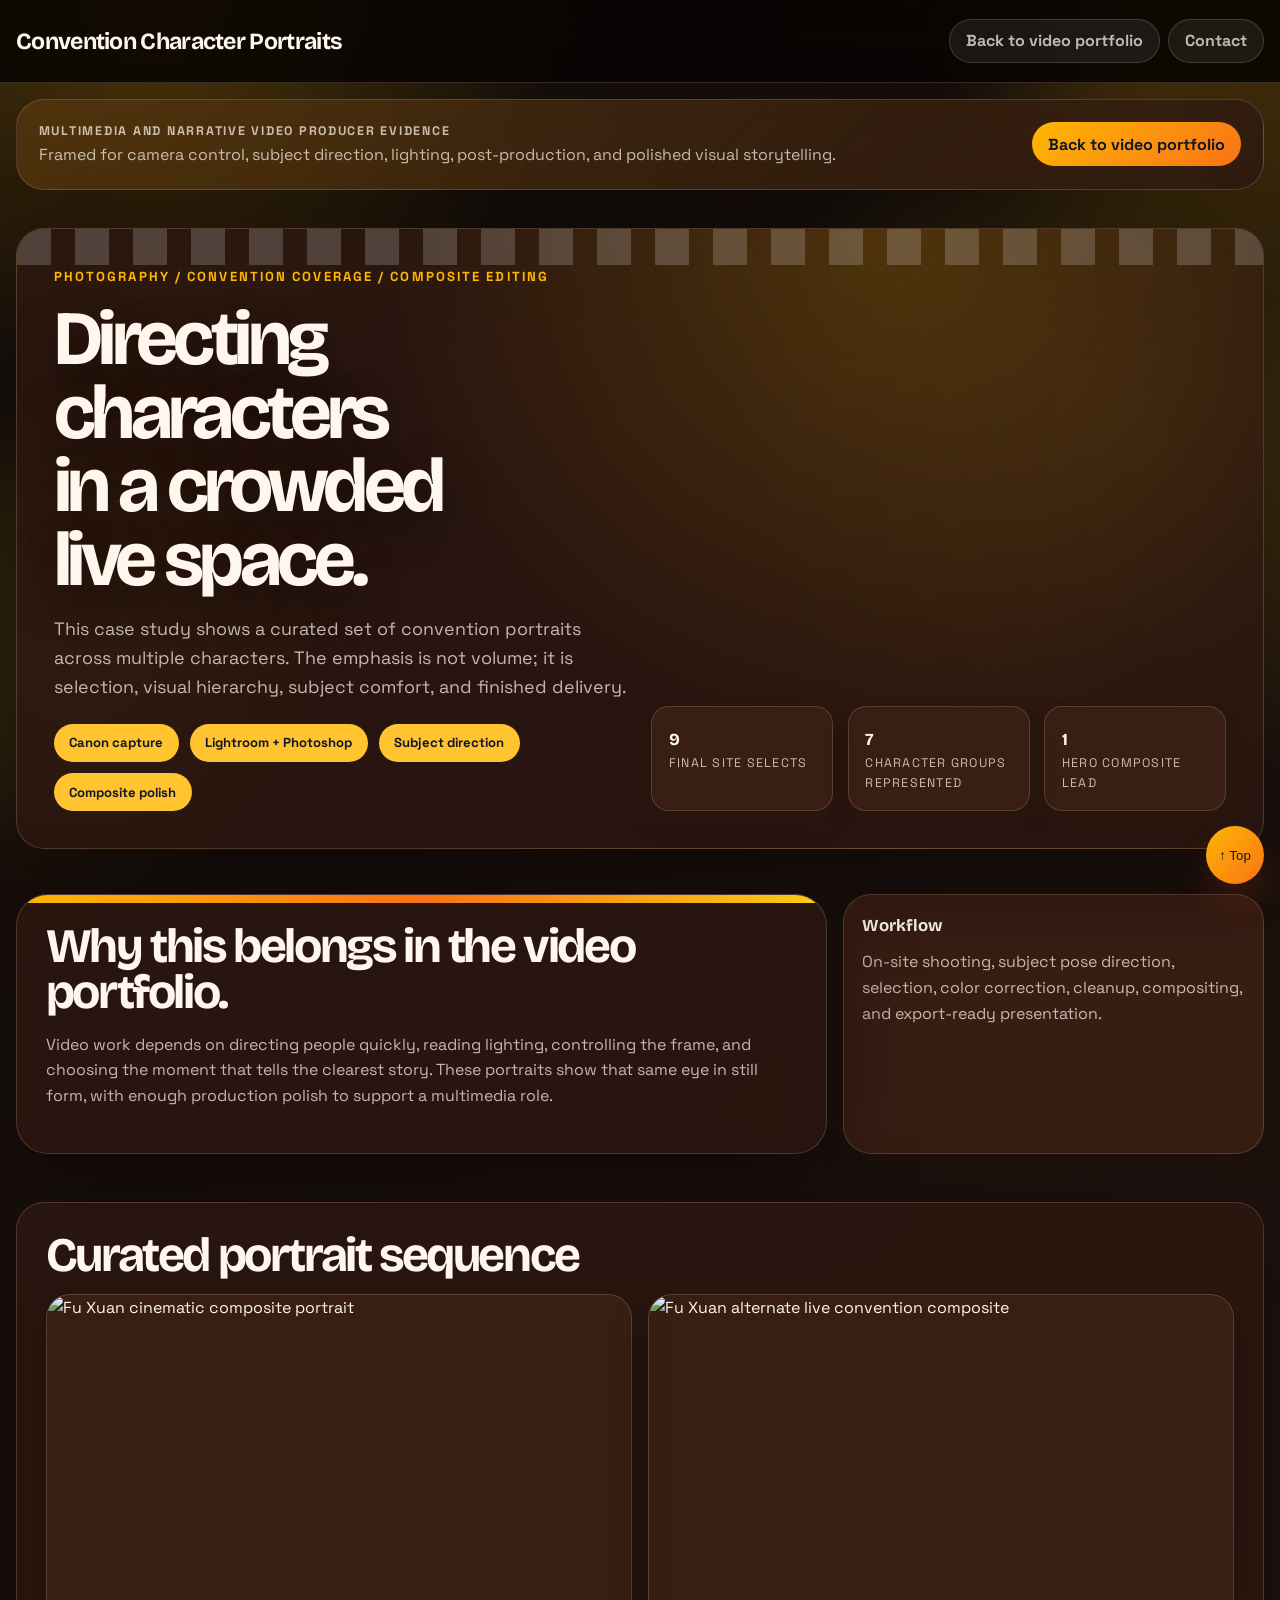
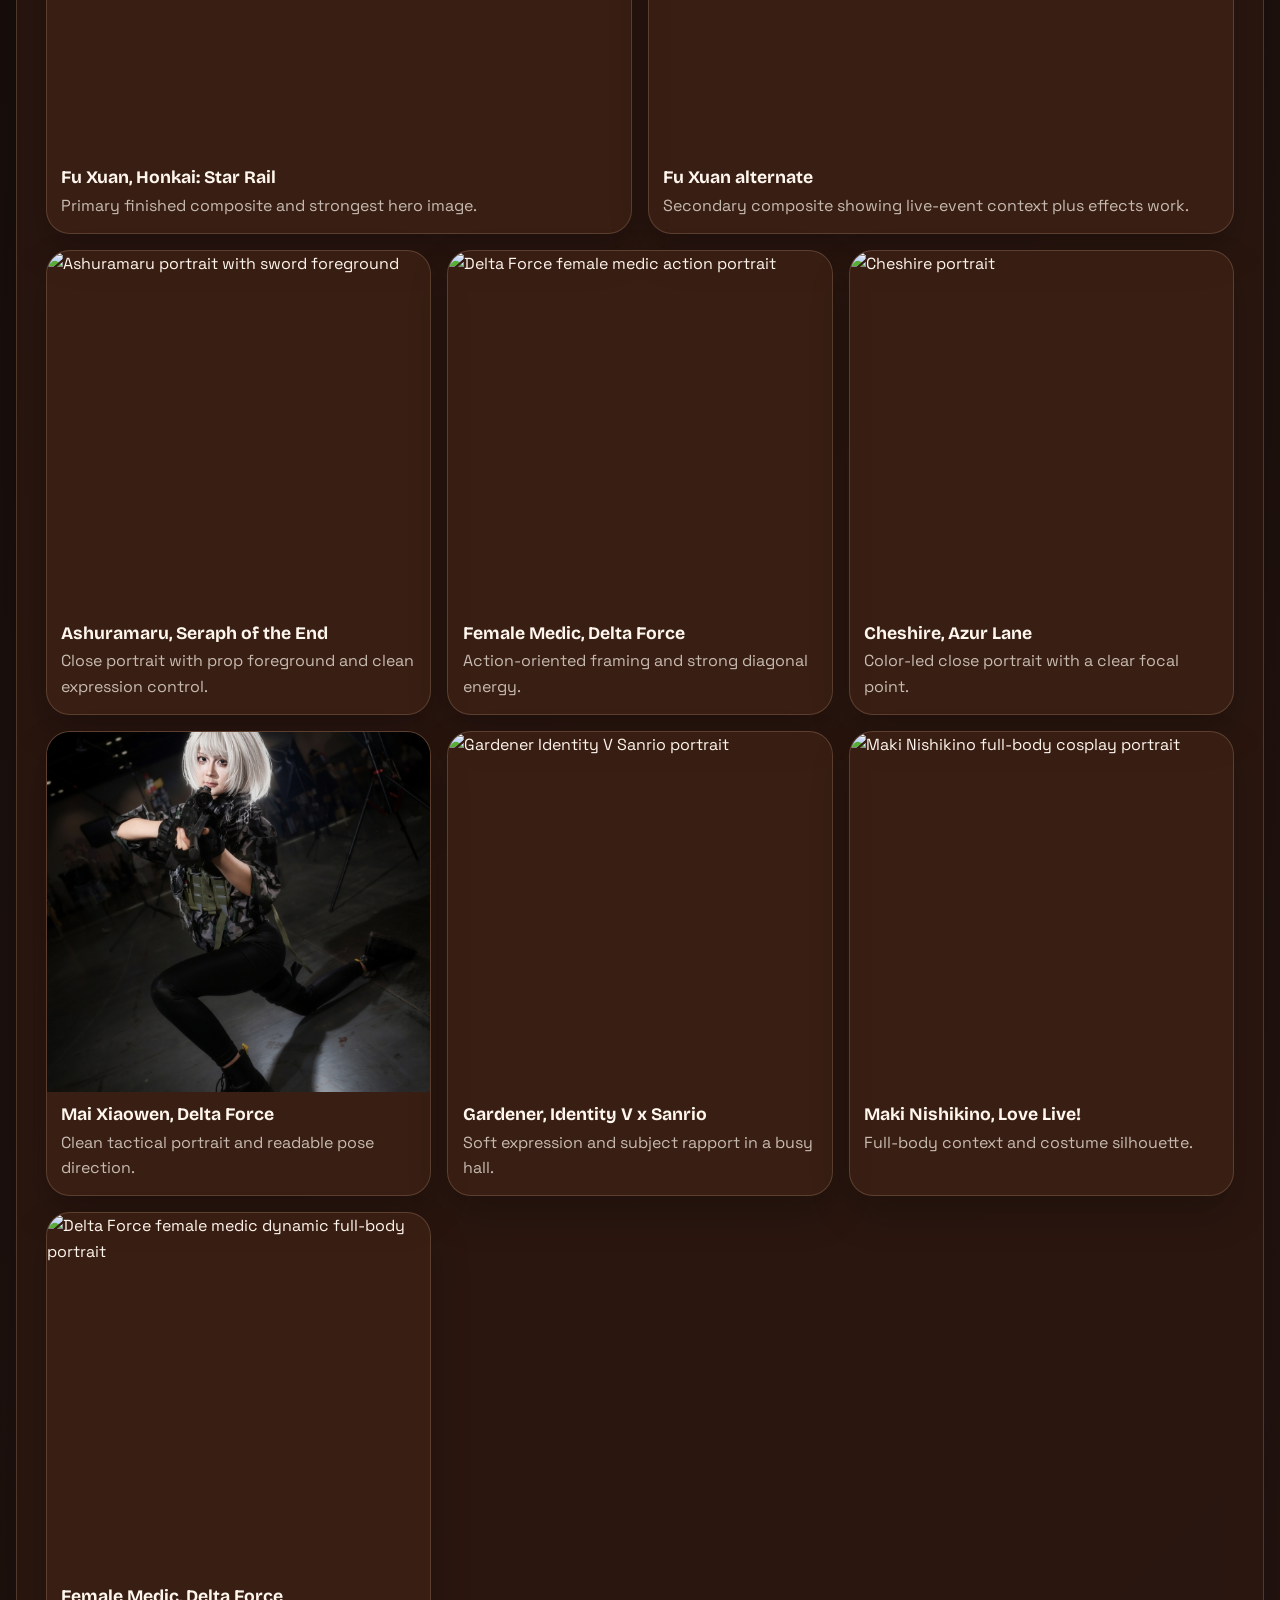
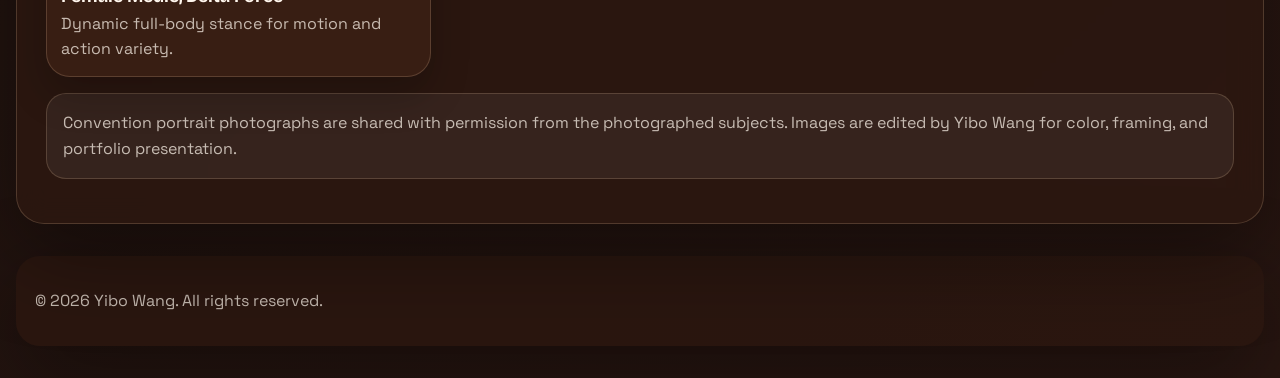
==== projects/convention-portraits.html @ fc958368 "Add convention portrait case study" ====
<!DOCTYPE html>
<html lang="en">
<head>
    <meta charset="UTF-8">
    <meta name="viewport" content="width=device-width, initial-scale=1.0">
    <title>Convention Character Portraits - Details</title>
    <link rel="stylesheet" href="../assets/css/project-style.css">
    <link rel="stylesheet" href="../assets/css/role-project.css">
</head>
<body class="project-page role-cinema-detail project-title-long" data-case-study="full">
    <header>
        <div class="container">
            <h1 class="logo">Convention Character Portraits</h1>
            <nav>
                <ul>
                    <li><a href="../index.html">Back to video portfolio</a></li>
                    <li><a href="../index.html#contact">Contact</a></li>
                </ul>
            </nav>
        </div>
    </header>

    <section class="role-project-bridge" aria-label="Role-specific project context">
        <div class="container">
            <div>
                <p class="role-project-kicker">Multimedia and Narrative Video Producer Evidence</p>
                <p>Framed for camera control, subject direction, lighting, post-production, and polished visual storytelling.</p>
            </div>
            <a class="role-home-link" href="../index.html">Back to video portfolio</a>
        </div>
    </section>

    <main>
        <section class="project-hero">
            <div class="container project-hero-card">
                <div>
                    <p class="project-kicker">Photography / Convention coverage / Composite editing</p>
                    <h1>Directing characters in a crowded live space.</h1>
                    <p class="project-summary">This case study shows a curated set of convention portraits across multiple characters. The emphasis is not volume; it is selection, visual hierarchy, subject comfort, and finished delivery.</p>
                    <div class="project-tag-row">
                        <span class="project-tag">Canon capture</span>
                        <span class="project-tag">Lightroom + Photoshop</span>
                        <span class="project-tag">Subject direction</span>
                        <span class="project-tag">Composite polish</span>
                    </div>
                </div>
                <div class="project-metric-grid">
                    <article class="project-metric"><strong>9</strong><span>final site selects</span></article>
                    <article class="project-metric"><strong>7</strong><span>character groups represented</span></article>
                    <article class="project-metric"><strong>1</strong><span>hero composite lead</span></article>
                </div>
            </div>
        </section>

        <section class="section">
            <div class="container convention-case-intro">
                <article class="case-card">
                    <h2>Why this belongs in the video portfolio.</h2>
                    <p>Video work depends on directing people quickly, reading lighting, controlling the frame, and choosing the moment that tells the clearest story. These portraits show that same eye in still form, with enough production polish to support a multimedia role.</p>
                </article>
                <article class="detail-card">
                    <h3>Workflow</h3>
                    <p>On-site shooting, subject pose direction, selection, color correction, cleanup, compositing, and export-ready presentation.</p>
                </article>
            </div>
        </section>

        <section id="project-images" class="section">
            <div class="container">
                <h2>Curated portrait sequence</h2>
                <div class="convention-case-gallery">
                    <figure><img src="../assets/images/convention/fuxuan-hero.jpg" alt="Fu Xuan cinematic composite portrait" onclick="openModal(this)"><figcaption><strong>Fu Xuan, Honkai: Star Rail</strong><span>Primary finished composite and strongest hero image.</span></figcaption></figure>
                    <figure><img src="../assets/images/convention/fuxuan-composite.png" alt="Fu Xuan alternate live convention composite" onclick="openModal(this)"><figcaption><strong>Fu Xuan alternate</strong><span>Secondary composite showing live-event context plus effects work.</span></figcaption></figure>
                    <figure><img src="../assets/images/convention/ashuramaru.JPG" alt="Ashuramaru portrait with sword foreground" onclick="openModal(this)"><figcaption><strong>Ashuramaru, Seraph of the End</strong><span>Close portrait with prop foreground and clean expression control.</span></figcaption></figure>
                    <figure><img src="../assets/images/convention/delta-medic-close.jpg" alt="Delta Force female medic action portrait" onclick="openModal(this)"><figcaption><strong>Female Medic, Delta Force</strong><span>Action-oriented framing and strong diagonal energy.</span></figcaption></figure>
                    <figure><img src="../assets/images/convention/cheshire.jpg" alt="Cheshire portrait" onclick="openModal(this)"><figcaption><strong>Cheshire, Azur Lane</strong><span>Color-led close portrait with a clear focal point.</span></figcaption></figure>
                    <figure><img src="../assets/images/convention/mai-xiaowen-gun.jpg" alt="Mai Xiaowen tactical gun portrait" onclick="openModal(this)"><figcaption><strong>Mai Xiaowen, Delta Force</strong><span>Clean tactical portrait and readable pose direction.</span></figcaption></figure>
                    <figure><img src="../assets/images/convention/gardener-sanrio.JPG" alt="Gardener Identity V Sanrio portrait" onclick="openModal(this)"><figcaption><strong>Gardener, Identity V x Sanrio</strong><span>Soft expression and subject rapport in a busy hall.</span></figcaption></figure>
                    <figure><img src="../assets/images/convention/maki-nishikino.JPG" alt="Maki Nishikino full-body cosplay portrait" onclick="openModal(this)"><figcaption><strong>Maki Nishikino, Love Live!</strong><span>Full-body context and costume silhouette.</span></figcaption></figure>
                    <figure><img src="../assets/images/convention/delta-medic-dynamic.jpg" alt="Delta Force female medic dynamic full-body portrait" onclick="openModal(this)"><figcaption><strong>Female Medic, Delta Force</strong><span>Dynamic full-body stance for motion and action variety.</span></figcaption></figure>
                </div>
                <p class="convention-rights">Convention portrait photographs are shared with permission from the photographed subjects. Images are edited by Yibo Wang for color, framing, and portfolio presentation.</p>
            </div>
        </section>
    </main>

    <div id="back-to-top">
        <button>&uarr; Top</button>
    </div>
    <footer>
        <div class="container">
            <p>&copy; 2026 Yibo Wang. All rights reserved.</p>
        </div>
    </footer>
    <div id="imageModal" class="modal">
        <span class="close" onclick="closeModal()">&times;</span>
        <div id="imageContainer">
            <img class="modal-content" id="modalImage" src="[data-uri]" alt="">
        </div>
    </div>
    <script src="../assets/js/script.js"></script>
</body>
</html>
---- assets/css/project-style.css ----
:root {
    --bg: #f3eee4;
    --paper: rgba(252, 247, 239, 0.84);
    --paper-strong: rgba(255, 251, 245, 0.96);
    --ink: #1a130e;
    --muted: #625145;
    --line: rgba(43, 30, 20, 0.1);
    --accent: #d05d28;
    --accent-deep: #842f1d;
    --teal: #1e7e7c;
    --gold: #f1c789;
    --shadow-soft: 0 26px 60px rgba(38, 23, 12, 0.12);
    --shadow-strong: 0 36px 80px rgba(38, 23, 12, 0.18);
    --radius-xl: 34px;
    --radius-lg: 24px;
    --radius-md: 18px;
    --radius-sm: 12px;
    --max-width: 1380px;
}

*,
*::before,
*::after {
    box-sizing: border-box;
}

html {
    scroll-behavior: smooth;
}

body {
    margin: 0;
    min-height: 100vh;
    color: var(--ink);
    background:
        radial-gradient(circle at 12% 0%, rgba(241, 199, 137, 0.45), transparent 26%),
        radial-gradient(circle at 88% 12%, rgba(30, 126, 124, 0.18), transparent 22%),
        radial-gradient(circle at 50% 100%, rgba(208, 93, 40, 0.15), transparent 28%),
        linear-gradient(180deg, #faf4ec 0%, #efe4d4 100%);
    font-family: "Space Grotesk", "Segoe UI", sans-serif;
    line-height: 1.6;
}

body.menu-open,
body.lightbox-open {
    overflow: hidden;
}

body.project-page::before,
body.project-page::after {
    content: "";
    position: fixed;
    width: 24rem;
    height: 24rem;
    border-radius: 50%;
    filter: blur(60px);
    opacity: 0.45;
    pointer-events: none;
    z-index: -1;
}

body.project-page::before {
    top: -10rem;
    right: -8rem;
    background: rgba(208, 93, 40, 0.35);
}

body.project-page::after {
    bottom: 8%;
    left: -8rem;
    background: rgba(30, 126, 124, 0.18);
}

a {
    color: inherit;
}

img {
    display: block;
    max-width: 100%;
}

.container {
    width: min(calc(100% - 2rem), var(--max-width));
    margin: 0 auto;
}

header {
    position: sticky;
    top: 0;
    z-index: 30;
    backdrop-filter: blur(18px);
    background: rgba(250, 244, 236, 0.72);
    border-bottom: 1px solid var(--line);
}

header .container {
    display: flex;
    align-items: center;
    justify-content: space-between;
    gap: 1rem;
    min-height: 82px;
}

.logo {
    margin: 0;
    font-family: "Bricolage Grotesque", "Space Grotesk", sans-serif;
    font-size: clamp(1.1rem, 2vw, 1.45rem);
    line-height: 0.95;
    letter-spacing: -0.03em;
}

.header-project-label {
    margin: 0.2rem 0 0;
    color: var(--muted);
    font-size: 0.76rem;
    font-weight: 700;
    letter-spacing: 0.12em;
    text-transform: uppercase;
}

nav ul {
    display: flex;
    flex-wrap: wrap;
    gap: 0.5rem;
    margin: 0;
    padding: 0;
    list-style: none;
}

nav a {
    display: inline-flex;
    align-items: center;
    min-height: 44px;
    padding: 0 1rem;
    border-radius: 999px;
    background: rgba(255, 251, 245, 0.82);
    border: 1px solid rgba(43, 30, 20, 0.08);
    color: var(--muted);
    text-decoration: none;
    font-weight: 700;
    transition: transform 0.2s ease, background-color 0.2s ease, color 0.2s ease;
}

nav a:hover,
nav a:focus-visible {
    background: rgba(208, 93, 40, 0.1);
    color: var(--ink);
    transform: translateY(-1px);
}

.project-hero {
    padding: 4.5rem 0 1.8rem;
}

.project-hero-card,
.case-card,
.project-footer .container {
    position: relative;
    overflow: hidden;
    background: var(--paper);
    border: 1px solid rgba(43, 30, 20, 0.08);
    box-shadow: var(--shadow-soft);
    backdrop-filter: blur(14px);
}

.project-hero-card {
    display: grid;
    grid-template-columns: minmax(0, 1.45fr) minmax(260px, 0.7fr);
    gap: 1.4rem;
    padding: clamp(1.5rem, 4vw, 2.3rem);
    border-radius: var(--radius-xl);
}

.project-hero-card::before,
.case-card::before {
    content: "";
    position: absolute;
    inset: 0 auto auto 0;
    width: 100%;
    height: 8px;
    background: linear-gradient(90deg, var(--accent) 0%, var(--gold) 45%, var(--teal) 100%);
}

.project-kicker {
    margin: 0 0 1rem;
    color: var(--accent-deep);
    font-size: 0.82rem;
    font-weight: 700;
    letter-spacing: 0.16em;
    text-transform: uppercase;
}

.project-hero h1 {
    margin: 0;
    font-family: "Bricolage Grotesque", "Space Grotesk", sans-serif;
    max-width: 18ch;
    font-size: clamp(2.6rem, 4.8vw, 4.9rem);
    line-height: 0.94;
    letter-spacing: -0.06em;
    text-wrap: balance;
}

.project-summary {
    max-width: 48rem;
    margin: 1.1rem 0 0;
    color: var(--muted);
    font-size: clamp(1.02rem, 1.6vw, 1.12rem);
}

.project-title-long .project-hero h1 {
    max-width: 20ch;
    font-size: clamp(2.2rem, 4.1vw, 4rem);
    line-height: 0.96;
}

.project-title-very-long .project-hero h1 {
    max-width: 24ch;
    font-size: clamp(1.95rem, 3.4vw, 3.2rem);
    line-height: 1;
    letter-spacing: -0.045em;
}

.project-tag-row,
.project-action-row {
    display: flex;
    flex-wrap: wrap;
    gap: 0.7rem;
}

.project-tag-row {
    margin-top: 1.4rem;
}

.project-tag,
.project-pill {
    display: inline-flex;
    align-items: center;
    min-height: 38px;
    padding: 0 0.9rem;
    border-radius: 999px;
    font-size: 0.82rem;
    font-weight: 700;
}

.project-tag {
    color: var(--accent-deep);
    background: rgba(241, 199, 137, 0.34);
    border: 1px solid rgba(208, 93, 40, 0.1);
}

.project-action-row {
    margin-top: 1.5rem;
}

.project-pill {
    color: #fff7ef;
    text-decoration: none;
    background: linear-gradient(135deg, var(--accent) 0%, var(--accent-deep) 100%);
    box-shadow: 0 16px 28px rgba(132, 47, 29, 0.22);
    transition: transform 0.2s ease, box-shadow 0.2s ease;
}

.project-pill:hover,
.project-pill:focus-visible,
.resource-link:hover,
.resource-link:focus-visible {
    transform: translateY(-2px);
}

.project-metric-grid {
    display: grid;
    gap: 0.9rem;
    align-content: start;
}

.project-metric {
    padding: 1rem 1.05rem;
    border-radius: var(--radius-md);
    background: rgba(255, 251, 245, 0.8);
    border: 1px solid rgba(43, 30, 20, 0.08);
    box-shadow: 0 14px 28px rgba(38, 23, 12, 0.08);
}

.project-metric span {
    display: block;
    color: var(--muted);
    font-size: 0.78rem;
    letter-spacing: 0.1em;
    text-transform: uppercase;
}

.project-metric strong {
    display: block;
    margin-top: 0.28rem;
    font-family: "Bricolage Grotesque", "Space Grotesk", sans-serif;
    font-size: 1.05rem;
}

section {
    padding: 1rem 0 2rem;
}

section:first-of-type {
    padding-top: 1.2rem;
}

.case-card {
    padding: clamp(1.2rem, 3vw, 1.8rem);
    border-radius: var(--radius-xl);
}

.case-label {
    margin: 0 0 0.75rem;
    color: var(--accent-deep);
    font-size: 0.8rem;
    font-weight: 700;
    letter-spacing: 0.16em;
    text-transform: uppercase;
}

h2 {
    margin: 0 0 1rem;
    font-family: "Bricolage Grotesque", "Space Grotesk", sans-serif;
    font-size: clamp(1.9rem, 4vw, 3rem);
    line-height: 0.96;
    letter-spacing: -0.05em;
}

.case-card > p,
#project-code p {
    color: var(--muted);
}

.enhanced-gallery {
    display: grid;
    grid-template-columns: repeat(2, minmax(0, 1fr));
    gap: 1rem;
}

.project-kind-showcase .enhanced-gallery {
    grid-template-columns: repeat(2, minmax(0, 1fr));
}

.gallery-card {
    margin: 0;
    overflow: hidden;
    border-radius: var(--radius-lg);
    background: var(--paper-strong);
    border: 1px solid rgba(43, 30, 20, 0.08);
    box-shadow: 0 18px 34px rgba(38, 23, 12, 0.12);
}

.gallery-card img {
    width: 100%;
    aspect-ratio: 16 / 10;
    object-fit: cover;
    cursor: zoom-in;
    transition: transform 0.35s ease;
}

.gallery-card:hover img {
    transform: scale(1.03);
}

.gallery-card figcaption {
    padding: 0.85rem 1rem 1rem;
    color: var(--muted);
    font-size: 0.92rem;
}

.feature-frame {
    grid-column: span 2;
}

.feature-frame img {
    aspect-ratio: 16 / 9;
}

.document-gallery {
    grid-template-columns: 1fr;
}

.document-frame {
    background: linear-gradient(180deg, rgba(255, 251, 245, 0.98) 0%, rgba(245, 239, 230, 0.98) 100%);
}

.document-frame img {
    aspect-ratio: auto;
    object-fit: contain;
    cursor: default;
    background: #fff;
}

.document-frame:hover img {
    transform: none;
}

.document-frame figcaption::before {
    content: "Embedded board";
    display: inline-flex;
    margin-right: 0.55rem;
    color: var(--accent-deep);
    font-size: 0.74rem;
    font-weight: 700;
    letter-spacing: 0.12em;
    text-transform: uppercase;
}

.very-tall-frame figcaption::before {
    content: "Scrollable document";
}

.photo-gallery {
    column-count: 2;
    column-gap: 1rem;
    display: block;
}

.photo-gallery .gallery-card {
    display: inline-block;
    width: 100%;
    margin-bottom: 1rem;
}

.photo-gallery .gallery-card img,
.photo-frame img {
    aspect-ratio: auto;
    object-fit: cover;
}

.video-wrapper {
    position: relative;
    overflow: hidden;
    border-radius: var(--radius-lg);
    background:
        radial-gradient(circle at 20% 20%, rgba(208, 93, 40, 0.2), transparent 30%),
        linear-gradient(135deg, #18120d 0%, #22160f 100%);
    box-shadow: var(--shadow-strong);
}

.video-wrapper::before {
    content: "Playable / Watch";
    position: absolute;
    top: 1rem;
    left: 1rem;
    z-index: 1;
    display: inline-flex;
    align-items: center;
    min-height: 34px;
    padding: 0 0.8rem;
    border-radius: 999px;
    color: #fff8ef;
    background: rgba(255, 255, 255, 0.08);
    backdrop-filter: blur(10px);
    font-size: 0.76rem;
    font-weight: 700;
    letter-spacing: 0.12em;
    text-transform: uppercase;
}

.video-wrapper iframe {
    display: block;
    width: 100%;
    aspect-ratio: 16 / 9;
    border: 0;
}

#project-code .container {
    display: grid;
    gap: 1rem;
}

.resource-stack {
    display: grid;
    gap: 0.9rem;
}

.resource-card {
    display: flex;
    align-items: center;
    justify-content: space-between;
    gap: 1rem;
    padding: 1rem 1.05rem;
    border-radius: var(--radius-lg);
    background: rgba(255, 251, 245, 0.78);
    border: 1px solid rgba(43, 30, 20, 0.08);
    box-shadow: 0 16px 32px rgba(38, 23, 12, 0.08);
}

.resource-copy h3 {
    margin: 0;
    font-family: "Bricolage Grotesque", "Space Grotesk", sans-serif;
    font-size: 1.05rem;
}

.resource-copy p,
.resource-intro,
.resource-note {
    margin: 0;
    color: var(--muted);
}

.resource-copy p {
    margin-top: 0.2rem;
    font-size: 0.92rem;
}

.resource-note {
    padding-left: 1rem;
    border-left: 3px solid var(--accent);
}

.resource-link {
    display: inline-flex;
    align-items: center;
    justify-content: center;
    min-height: 46px;
    padding: 0 1rem;
    border-radius: 999px;
    color: #fff7ef;
    text-decoration: none;
    background: linear-gradient(135deg, var(--teal) 0%, #165a65 100%);
    box-shadow: 0 16px 28px rgba(22, 90, 101, 0.18);
    font-weight: 700;
    transition: transform 0.2s ease, box-shadow 0.2s ease;
}

#project-code img {
    width: 120px;
    border-radius: 24px;
    box-shadow: 0 18px 36px rgba(38, 23, 12, 0.16);
}

#back-to-top {
    position: fixed;
    right: 1rem;
    bottom: 1rem;
    z-index: 30;
}

#back-to-top button {
    display: inline-flex;
    align-items: center;
    justify-content: center;
    width: 58px;
    height: 58px;
    border: 0;
    border-radius: 50%;
    background: linear-gradient(135deg, var(--accent) 0%, var(--accent-deep) 100%);
    color: #fff8ef;
    box-shadow: 0 18px 30px rgba(132, 47, 29, 0.28);
    cursor: pointer;
    opacity: 0;
    pointer-events: none;
    transform: translateY(14px);
    transition: opacity 0.2s ease, transform 0.2s ease;
}

#back-to-top button.is-visible {
    opacity: 1;
    pointer-events: auto;
    transform: translateY(0);
}

.project-footer .container,
footer .container {
    display: flex;
    align-items: center;
    justify-content: space-between;
    gap: 1rem;
    padding: 1rem 1.2rem;
    border-radius: var(--radius-lg);
}

.overview-grid,
.detail-grid {
    display: grid;
    gap: 1rem;
}

.overview-grid {
    grid-template-columns: minmax(0, 1.3fr) minmax(260px, 0.7fr);
}

.detail-grid {
    grid-template-columns: repeat(2, minmax(0, 1fr));
}

.detail-card,
.callout-card {
    padding: 1.15rem;
    border-radius: var(--radius-lg);
    background: rgba(255, 251, 245, 0.82);
    border: 1px solid rgba(43, 30, 20, 0.08);
    box-shadow: 0 16px 32px rgba(38, 23, 12, 0.08);
}

.detail-card h3,
.callout-card strong {
    margin: 0 0 0.6rem;
    font-family: "Bricolage Grotesque", "Space Grotesk", sans-serif;
    font-size: 1.05rem;
}

.detail-card p,
.callout-card p {
    margin: 0;
    color: var(--muted);
}

.bullet-list {
    margin: 0;
    padding-left: 1.1rem;
    color: var(--muted);
}

.bullet-list li + li {
    margin-top: 0.45rem;
}

.portfolio-card {
    padding: clamp(1.4rem, 3vw, 2rem);
}

.portfolio-intro {
    max-width: 58rem;
    margin: 0 0 1.4rem;
    color: var(--muted);
    font-size: 1rem;
}

.portfolio-flow {
    display: grid;
    gap: 1.4rem;
}

.portfolio-sheet {
    margin: 0;
}

.portfolio-frame {
    overflow: hidden;
    border-radius: calc(var(--radius-xl) - 8px);
    background:
        linear-gradient(180deg, rgba(255, 255, 255, 0.74), rgba(246, 236, 222, 0.96)),
        linear-gradient(135deg, rgba(208, 93, 40, 0.1), rgba(30, 126, 124, 0.12));
    border: 1px solid rgba(43, 30, 20, 0.08);
    box-shadow: 0 28px 56px rgba(38, 23, 12, 0.12);
}

.portfolio-frame img {
    width: 100%;
    height: auto;
    cursor: zoom-in;
}

.portfolio-sheet figcaption {
    margin: 0.85rem 0 0;
    padding: 0 0.2rem;
    color: var(--muted);
    font-size: 0.97rem;
}

.portfolio-sheet-lead .portfolio-frame {
    box-shadow: 0 34px 68px rgba(38, 23, 12, 0.16);
}

.project-notes-section {
    padding-top: 0.3rem;
}

.notes-grid {
    display: grid;
    grid-template-columns: minmax(0, 1.05fr) minmax(0, 0.95fr);
    gap: 1rem;
    align-items: start;
}

.notes-grid > .note-card:first-child {
    grid-column: 1 / -1;
}

.note-card {
    height: 100%;
    padding: clamp(1.2rem, 2.2vw, 1.6rem);
}

.note-card h2 {
    margin-top: 0;
    max-width: 16ch;
    font-size: clamp(1.35rem, 1.9vw, 1.8rem);
    line-height: 1.06;
    letter-spacing: -0.04em;
}

.note-card .overview-grid {
    grid-template-columns: minmax(0, 1.15fr) minmax(280px, 0.85fr);
    align-items: start;
}

.note-card .detail-grid {
    grid-template-columns: repeat(auto-fit, minmax(220px, 1fr));
    align-items: start;
}

.note-card .detail-card,
.note-card .callout-card {
    height: 100%;
}

.note-card .detail-card p,
.note-card .callout-card p,
.note-card .bullet-list {
    font-size: 0.98rem;
}

footer {
    padding: 0 0 2rem;
}

.modal {
    position: fixed;
    inset: 0;
    display: none;
    align-items: center;
    justify-content: center;
    padding: 1rem;
    background: rgba(13, 10, 7, 0.82);
    backdrop-filter: blur(10px);
    z-index: 50;
}

.close {
    position: absolute;
    top: 1rem;
    right: 1rem;
    display: inline-grid;
    place-items: center;
    width: 46px;
    height: 46px;
    border-radius: 50%;
    background: rgba(255, 251, 245, 0.94);
    color: var(--ink);
    cursor: pointer;
    font-size: 1.3rem;
}

#imageContainer {
    display: flex;
    align-items: center;
    justify-content: center;
    width: min(100%, 1120px);
    max-height: calc(100vh - 2rem);
    overflow: hidden;
    overscroll-behavior: contain;
    scrollbar-width: none;
    -ms-overflow-style: none;
}

#imageContainer::-webkit-scrollbar {
    display: none;
}

.modal-content {
    display: block;
    width: auto;
    max-width: 100%;
    max-height: calc(100vh - 2rem);
    object-fit: contain;
    border-radius: var(--radius-lg);
    box-shadow: var(--shadow-strong);
    transition: width 0.2s ease, height 0.2s ease;
    user-select: none;
    -webkit-user-drag: none;
}

.modal.is-zoomed #imageContainer {
    align-items: flex-start;
    justify-content: flex-start;
    overflow: auto;
    touch-action: none;
    cursor: grab;
}

.modal.is-zoomed #imageContainer.is-dragging {
    cursor: grabbing;
}

.modal.is-zoomed .modal-content {
    max-width: none;
    max-height: none;
}


@media (max-width: 980px) {
    .project-hero-card,
    .enhanced-gallery {
        grid-template-columns: 1fr;
    }

    .feature-frame {
        grid-column: auto;
    }

    .photo-gallery {
        column-count: 1;
    }

    .overview-grid,
    .detail-grid,
    .notes-grid {
        grid-template-columns: 1fr;
    }

    .notes-grid > .note-card:first-child {
        grid-column: auto;
    }

    .note-card .overview-grid,
    .note-card .detail-grid {
        grid-template-columns: 1fr;
    }

    .project-hero h1,
    .project-title-long .project-hero h1,
    .project-title-very-long .project-hero h1 {
        max-width: 100%;
    }
}

@media (max-width: 760px) {
    header .container,
    footer .container,
    .project-footer .container {
        flex-direction: column;
        align-items: flex-start;
    }

    nav ul {
        width: 100%;
    }

    nav a {
        width: 100%;
        justify-content: center;
    }

    .project-hero {
        padding-top: 3.2rem;
    }

    .resource-card {
        flex-direction: column;
        align-items: flex-start;
    }
}
---- assets/css/role-project.css ----
@import url('https://fonts.googleapis.com/css2?family=Bricolage+Grotesque:wght@500;700;800&family=Space+Grotesk:wght@400;500;700&display=swap');

:root {
  --bg: #130d0b;
  --paper: rgba(44,24,17,.82);
  --paper-strong: rgba(58,31,21,.95);
  --ink: #fff6ed;
  --muted: rgba(255,246,237,.72);
  --line: rgba(255,214,173,.18);
  --accent: #ffb703;
  --accent-deep: #f97316;
  --teal: #facc15;
  --gold: #fed7aa;
  --shadow-soft: 0 30px 90px rgba(0,0,0,.38);
  --shadow-strong: 0 30px 90px rgba(0,0,0,.38);
}

body.project-page {
  color: var(--ink);
  background:
    radial-gradient(circle at 12% 0%, color-mix(in srgb, var(--accent) 26%, transparent), transparent 26rem),
    radial-gradient(circle at 88% 12%, color-mix(in srgb, var(--teal) 22%, transparent), transparent 24rem),
    linear-gradient(135deg, #130d0b, #281611);
}

body.project-page::before { background: color-mix(in srgb, var(--accent) 35%, transparent); }
body.project-page::after { background: color-mix(in srgb, var(--teal) 24%, transparent); }

header {
  background: color-mix(in srgb, #130d0b 82%, transparent);
  border-bottom-color: var(--line);
}

.logo { color: var(--ink); }
nav a {
  color: var(--muted);
  background: rgba(255,255,255,.07);
  border-color: var(--line);
}
nav a:hover, nav a:focus-visible {
  color: var(--ink);
  background: rgba(255,255,255,.13);
}

.role-project-bridge {
  padding: 1.6rem 0 .4rem;
}
.role-project-bridge .container {
  display: grid;
  grid-template-columns: minmax(0, 1fr) auto;
  gap: 1rem;
  align-items: center;
  padding: clamp(1rem, 2.5vw, 1.35rem);
  border-radius: 24px;
  border: 1px solid var(--line);
  background:
    linear-gradient(135deg, color-mix(in srgb, var(--accent) 16%, transparent), transparent),
    var(--paper);
  box-shadow: var(--shadow-soft);
  backdrop-filter: blur(14px);
}
.role-project-kicker {
  margin: 0 0 .35rem;
  color: var(--accent);
  font-size: .78rem;
  font-weight: 850;
  letter-spacing: .14em;
  text-transform: uppercase;
}
.role-project-bridge p { margin: 0; color: var(--muted); }
.role-home-link {
  display: inline-flex;
  align-items: center;
  justify-content: center;
  min-height: 44px;
  padding: 0 1rem;
  border-radius: 999px;
  color: #101828;
  background: linear-gradient(135deg, var(--accent), var(--accent-deep));
  text-decoration: none;
  font-weight: 850;
  white-space: nowrap;
}
.role-athletics-detail .role-home-link { color: #001a57; }

.project-hero-card, .case-card, footer .container, .project-footer .container {
  color: var(--ink);
  background: var(--paper);
  border-color: var(--line);
  box-shadow: var(--shadow-soft);
}
.project-hero-card::before, .case-card::before {
  background: linear-gradient(90deg, var(--accent), var(--accent-deep), var(--teal));
}
.project-kicker, .case-label { color: var(--accent); }
.project-summary, .case-card > p, #project-code p, .resource-copy p, .resource-intro, .resource-note, .detail-card p, .callout-card p, .bullet-list, footer p { color: var(--muted); }
.project-tag { color: #101828; background: color-mix(in srgb, var(--accent) 82%, white); border-color: transparent; }
.project-pill, #back-to-top button { color: #101828; background: linear-gradient(135deg, var(--accent), var(--accent-deep)); }
.role-athletics-detail .project-pill, .role-athletics-detail #back-to-top button { color: #001a57; }
.project-metric, .gallery-card, .resource-card, .detail-card, .callout-card, .portfolio-frame {
  color: var(--ink);
  background: var(--paper-strong);
  border-color: var(--line);
}
.gallery-card figcaption, .portfolio-sheet figcaption { color: var(--muted); }
.video-wrapper {
  background:
    radial-gradient(circle at 20% 20%, color-mix(in srgb, var(--accent) 24%, transparent), transparent 30%),
    linear-gradient(135deg, color-mix(in srgb, #130d0b 80%, black), color-mix(in srgb, #281611 82%, black));
  border: 1px solid var(--line);
}
.video-wrapper::before {
  color: var(--ink);
  background: rgba(255,255,255,.10);
  border: 1px solid var(--line);
}
.resource-link, .btn, #project-code a:not(.resource-link) {
  display: inline-flex;
  align-items: center;
  justify-content: center;
  width: fit-content;
  min-height: 44px;
  padding: 0 1rem;
  border-radius: 999px;
  color: #101828;
  text-decoration: none;
  background: linear-gradient(135deg, var(--teal), var(--accent-deep));
  font-weight: 850;
  box-shadow: 0 16px 28px rgba(0,0,0,.18);
}
.role-athletics-detail .resource-link, .role-athletics-detail .btn, .role-athletics-detail #project-code a:not(.resource-link) { color: #001a57; }

.section .container > h2, section .container > h2 {
  margin-bottom: 1rem;
  color: var(--ink);
}
.section .container:not(header .container):not(footer .container), section .container:not(header .container):not(footer .container) {
  border-radius: 28px;
}
#project-video .container, #project-images .container, #project-code .container {
  padding: clamp(1.15rem, 3vw, 1.8rem);
  border: 1px solid var(--line);
  background: var(--paper);
  box-shadow: var(--shadow-soft);
  backdrop-filter: blur(14px);
}
.image-gallery {
  display: grid;
  grid-template-columns: repeat(auto-fit, minmax(220px, 1fr));
  gap: 1rem;
}
.image-gallery img, .project-image {
  width: 100%;
  border-radius: 20px;
  background: var(--paper-strong);
  border: 1px solid var(--line);
  box-shadow: 0 18px 38px rgba(0,0,0,.22);
  cursor: zoom-in;
}
.document-frame { background: var(--paper-strong); }
.close { background: var(--paper-strong); color: var(--ink); border: 1px solid var(--line); }
.modal { background: rgba(0,0,0,.86); }

@media (max-width: 760px) {
  .role-project-bridge .container { grid-template-columns: 1fr; }
  .role-home-link { width: 100%; }
}

.convention-case-intro {
  display: grid;
  grid-template-columns: minmax(0, 1fr) minmax(260px, .52fr);
  gap: 1rem;
  align-items: stretch;
}
.convention-case-intro .case-card,
.convention-case-intro .detail-card {
  border-radius: 28px;
}
.convention-case-gallery {
  display: grid;
  grid-template-columns: repeat(6, minmax(0, 1fr));
  gap: 1rem;
}
.convention-case-gallery figure {
  margin: 0;
  overflow: hidden;
  border-radius: 24px;
  border: 1px solid var(--line);
  background: var(--paper-strong);
  box-shadow: 0 18px 38px rgba(0,0,0,.22);
}
.convention-case-gallery figure:nth-child(1),
.convention-case-gallery figure:nth-child(2) {
  grid-column: span 3;
}
.convention-case-gallery figure:nth-child(n+3) {
  grid-column: span 2;
}
.convention-case-gallery img {
  width: 100%;
  height: 360px;
  object-fit: cover;
  cursor: zoom-in;
}
.convention-case-gallery figure:nth-child(1) img,
.convention-case-gallery figure:nth-child(2) img {
  height: 460px;
}
.convention-case-gallery figcaption {
  display: grid;
  gap: .3rem;
  padding: .9rem;
  color: var(--muted);
}
.convention-case-gallery strong {
  color: var(--ink);
  font-family: 'Bricolage Grotesque', 'Space Grotesk', sans-serif;
  font-size: 1.1rem;
  line-height: 1.05;
}
.convention-rights {
  margin-top: 1rem;
  padding: 1rem;
  border: 1px solid var(--line);
  border-radius: 20px;
  color: var(--muted);
  background: rgba(255,255,255,.06);
}

@media (max-width: 900px) {
  .convention-case-intro {
    grid-template-columns: 1fr;
  }
  .convention-case-gallery {
    grid-template-columns: 1fr;
  }
  .convention-case-gallery figure:nth-child(n) {
    grid-column: auto;
  }
  .convention-case-gallery img,
  .convention-case-gallery figure:nth-child(1) img,
  .convention-case-gallery figure:nth-child(2) img {
    height: auto;
    max-height: none;
  }
}


/* Cinema detail layout: screening room / production page */
.role-cinema-detail header { background: rgba(8,4,3,.86); }
.role-cinema-detail .role-project-bridge { padding-top: 1rem; }
.role-cinema-detail .role-project-bridge .container { border-radius: 34px; grid-template-columns: minmax(0,1fr) auto; }
.role-cinema-detail .project-hero { padding-top: 2rem; }
.role-cinema-detail .project-hero-card { min-height: 420px; display: flex; align-items: flex-end; border-radius: 42px; background: radial-gradient(circle at 70% 0%, rgba(255,183,3,.18), transparent 32rem), var(--paper); }
.role-cinema-detail .project-hero-card::before { height: 36px; background: repeating-linear-gradient(90deg, rgba(255,255,255,.18) 0 34px, transparent 34px 58px); }
.role-cinema-detail .project-hero-card > * { width: 100%; }
.role-cinema-detail .project-hero h1 { max-width: 13ch; font-size: clamp(3rem, 6vw, 6rem); text-shadow: 0 18px 45px rgba(0,0,0,.34); }
.role-cinema-detail .project-metric-grid { grid-template-columns: repeat(3, minmax(0,1fr)); }
.role-cinema-detail #project-video .container { padding: 0; border: 0; background: transparent; box-shadow: none; }
.role-cinema-detail #project-video h2 { padding: 0 0 1rem; }
.role-cinema-detail .video-wrapper { border-radius: 42px; border: 1px solid var(--line); }
.role-cinema-detail .video-wrapper iframe { aspect-ratio: 16 / 9; }
.role-cinema-detail .enhanced-gallery, .role-cinema-detail .image-gallery { grid-template-columns: repeat(2, minmax(0,1fr)); }
.role-cinema-detail .gallery-card:first-child { grid-column: 1 / -1; }
.role-cinema-detail .gallery-card:first-child img { aspect-ratio: 16 / 8; }
.role-cinema-detail .case-card { border-radius: 32px; }

@media (max-width: 760px) {
  .role-cinema-detail .role-project-bridge .container {
    grid-template-columns: 1fr;
    border-radius: 24px;
  }

  .role-cinema-detail .project-hero {
    padding-top: 1.2rem;
  }

  .role-cinema-detail .project-hero-card {
    min-height: auto;
    flex-direction: column;
    align-items: stretch;
    gap: 1rem;
    border-radius: 28px;
    padding: 3.2rem 1rem 1rem;
  }

  .role-cinema-detail .project-hero-card::before {
    height: 28px;
    background-size: auto;
  }

  .role-cinema-detail .project-hero-card > *,
  .role-cinema-detail .project-hero-copy {
    min-width: 0;
    max-width: 100%;
  }

  .role-cinema-detail .project-hero h1 {
    max-width: 100%;
    font-size: clamp(2.25rem, 13vw, 3.4rem);
  }

  .role-cinema-detail .project-summary {
    max-width: 100%;
    overflow-wrap: anywhere;
  }

  .role-cinema-detail .project-tag-row {
    display: grid;
    grid-template-columns: 1fr;
  }

  .role-cinema-detail .project-tag {
    width: 100%;
    justify-content: center;
    white-space: normal;
    text-align: center;
  }

  .role-cinema-detail .project-metric-grid {
    grid-template-columns: 1fr;
  }

  .role-cinema-detail .project-metric {
    min-width: 0;
  }

  .role-cinema-detail .project-metric strong {
    overflow-wrap: anywhere;
  }

  .role-cinema-detail .project-action-row {
    display: grid;
    grid-template-columns: 1fr;
  }

  .role-cinema-detail .project-pill {
    width: 100%;
  }
}
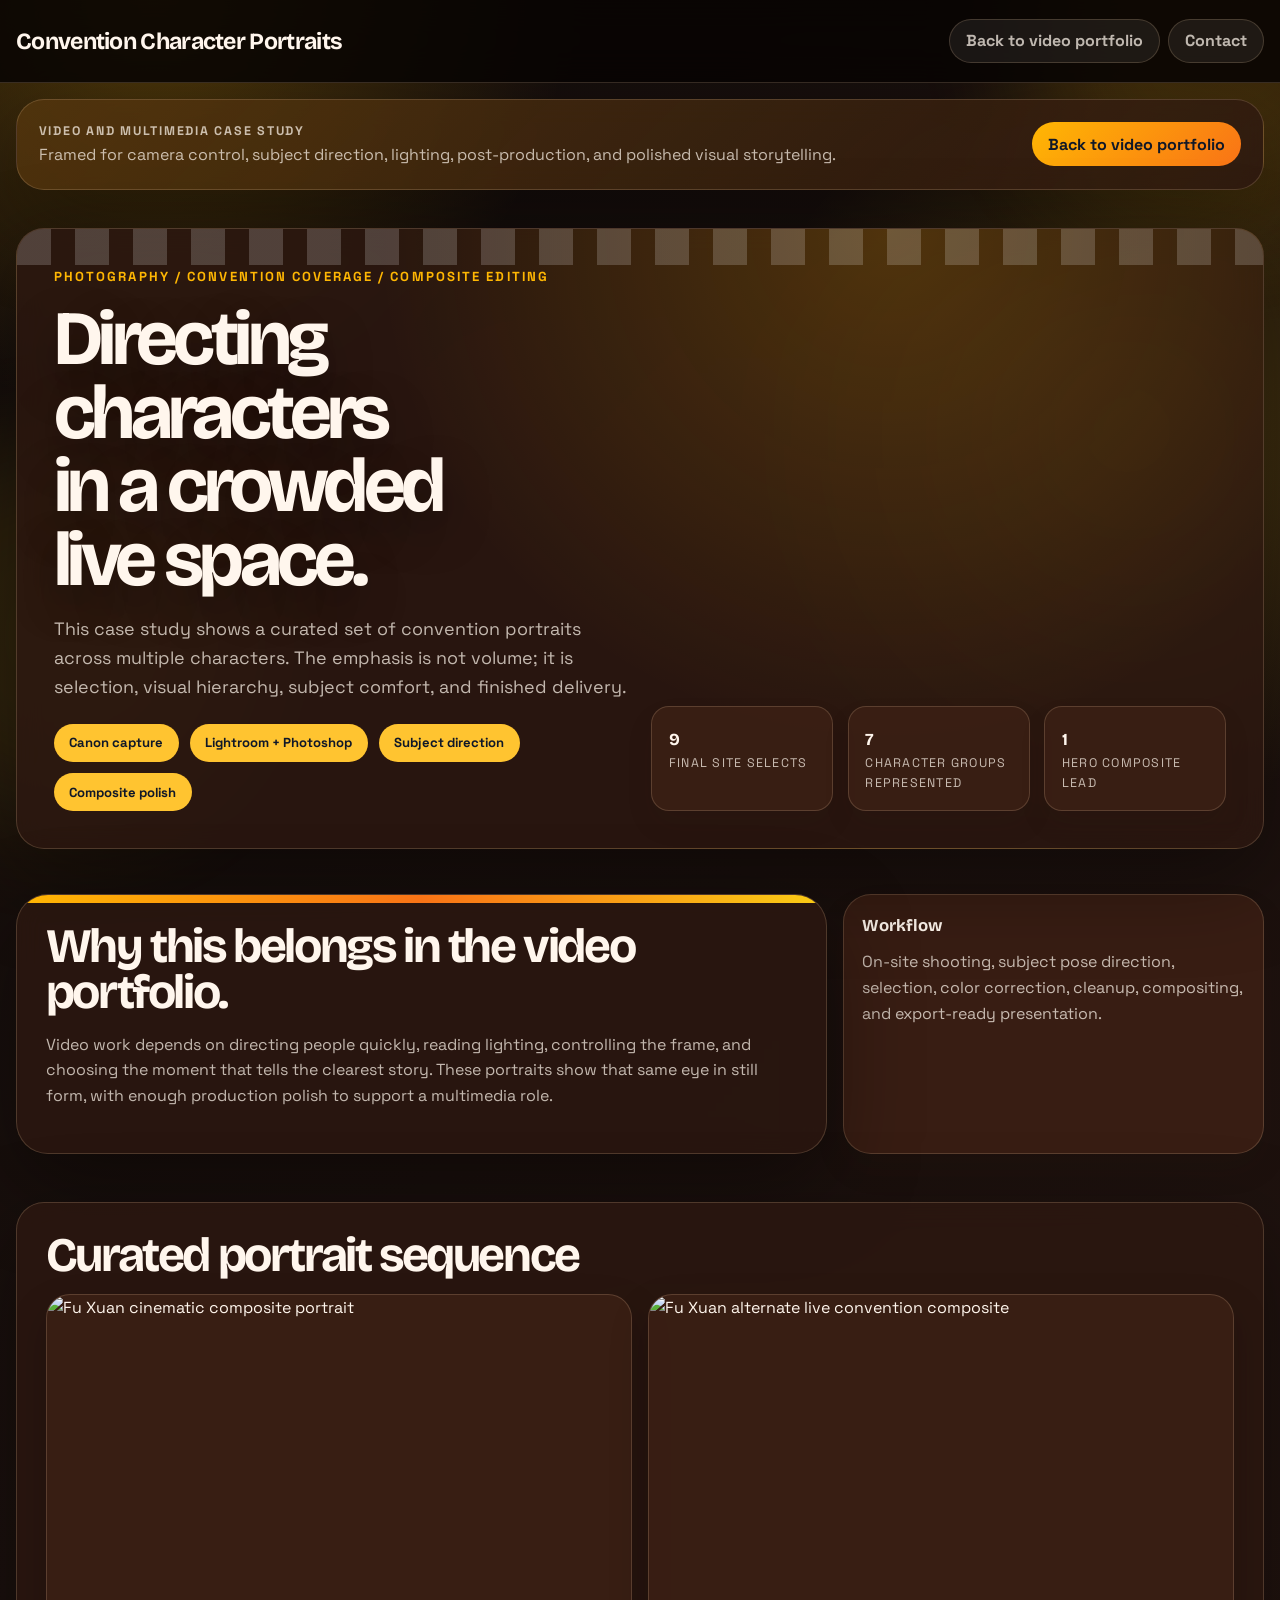
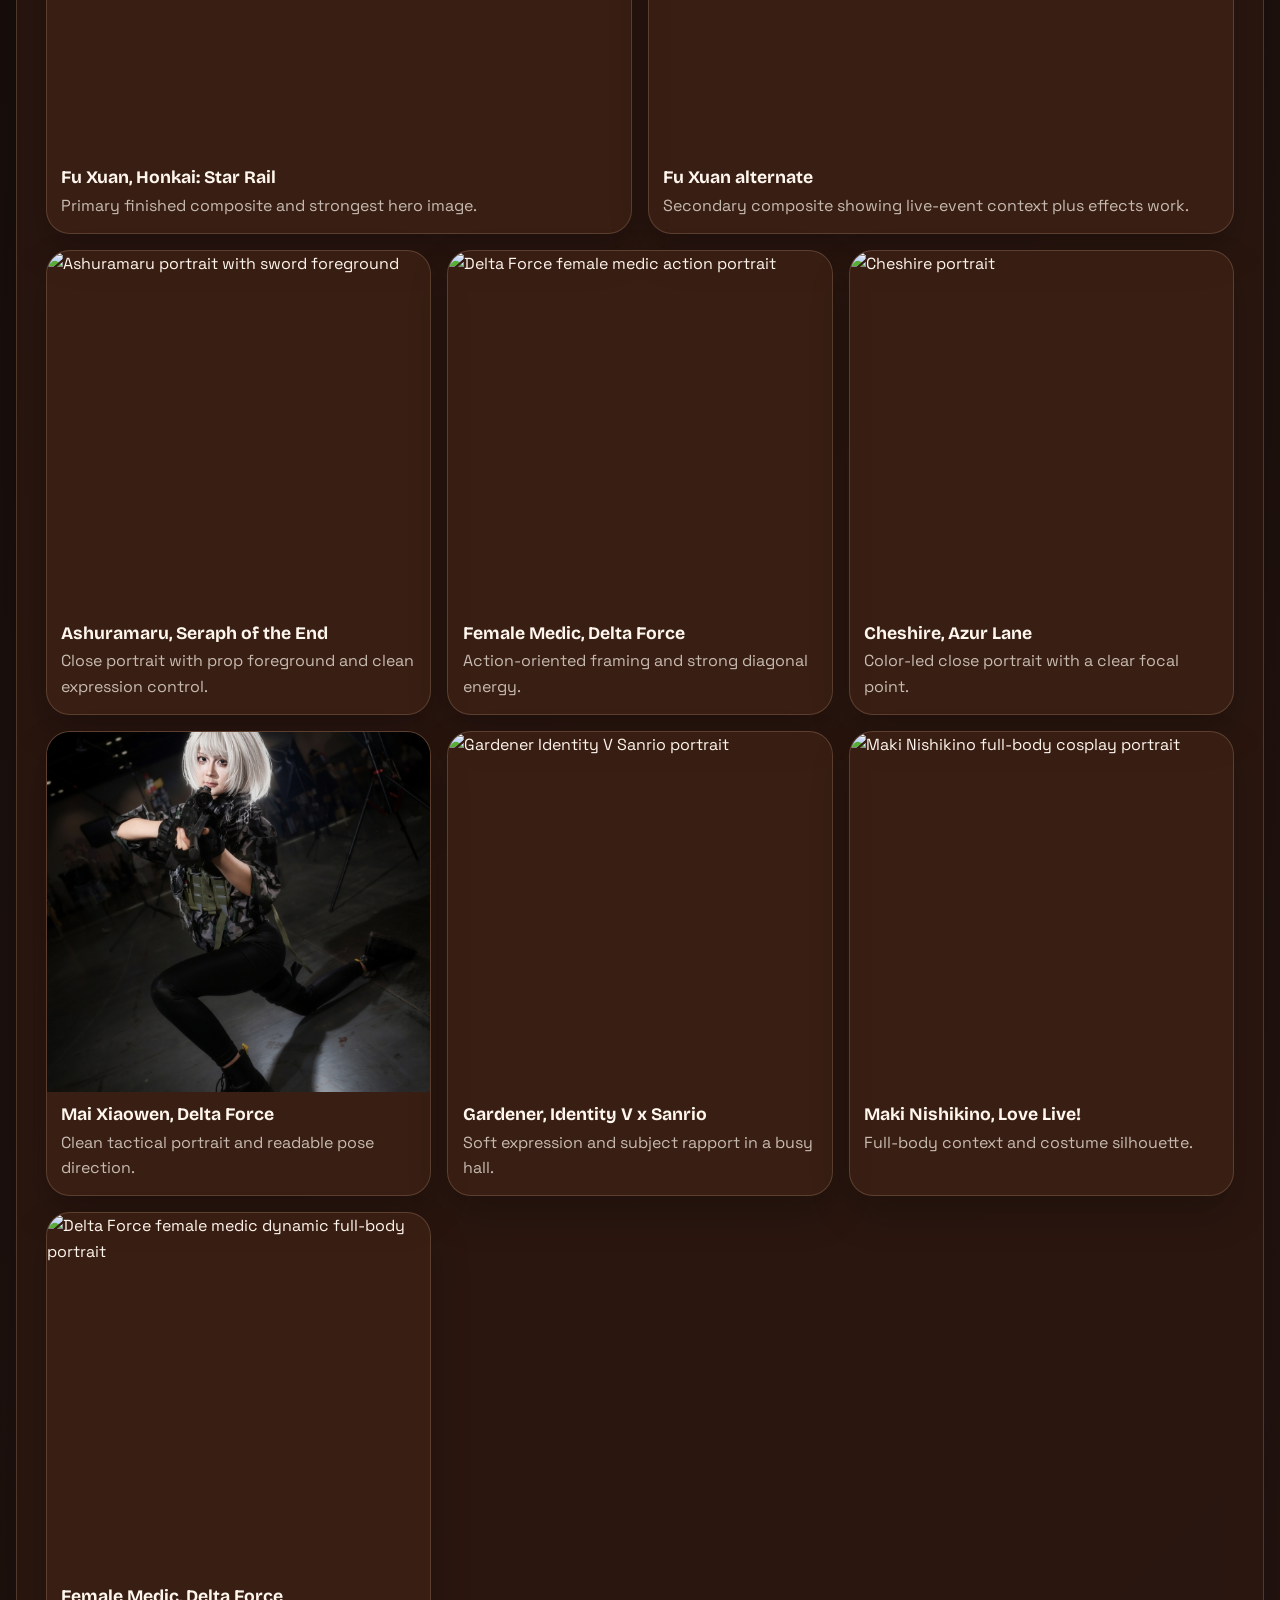
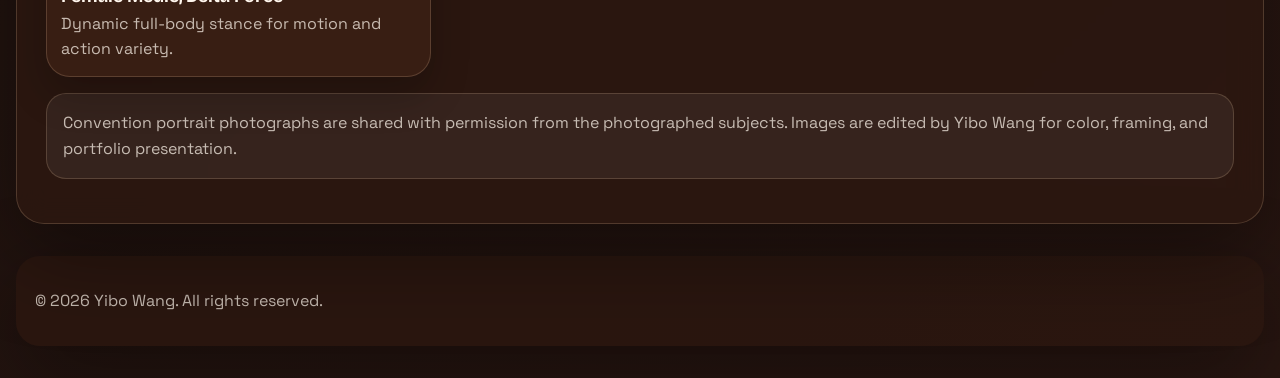
==== commit 35decbfd: "Polish portfolio copy and analytics" ====
--- a/projects/convention-portraits.html
+++ b/projects/convention-portraits.html
@@ -3,6 +3,14 @@
 <head>
     <meta charset="UTF-8">
     <meta name="viewport" content="width=device-width, initial-scale=1.0">
+    <!-- Google tag (gtag.js) -->
+    <script async src="https://www.googletagmanager.com/gtag/js?id=G-P1YFTKP2V9"></script>
+    <script>
+        window.dataLayer = window.dataLayer || [];
+        function gtag(){dataLayer.push(arguments);}
+        gtag('js', new Date());
+        gtag('config', 'G-P1YFTKP2V9');
+    </script>
     <title>Convention Character Portraits - Details</title>
     <link rel="stylesheet" href="../assets/css/project-style.css">
     <link rel="stylesheet" href="../assets/css/role-project.css">
@@ -20,10 +28,10 @@
         </div>
     </header>
 
-    <section class="role-project-bridge" aria-label="Role-specific project context">
+    <section class="role-project-bridge" aria-label="Portfolio project context">
         <div class="container">
             <div>
-                <p class="role-project-kicker">Multimedia and Narrative Video Producer Evidence</p>
+                <p class="role-project-kicker">Video and Multimedia Case Study</p>
                 <p>Framed for camera control, subject direction, lighting, post-production, and polished visual storytelling.</p>
             </div>
             <a class="role-home-link" href="../index.html">Back to video portfolio</a>
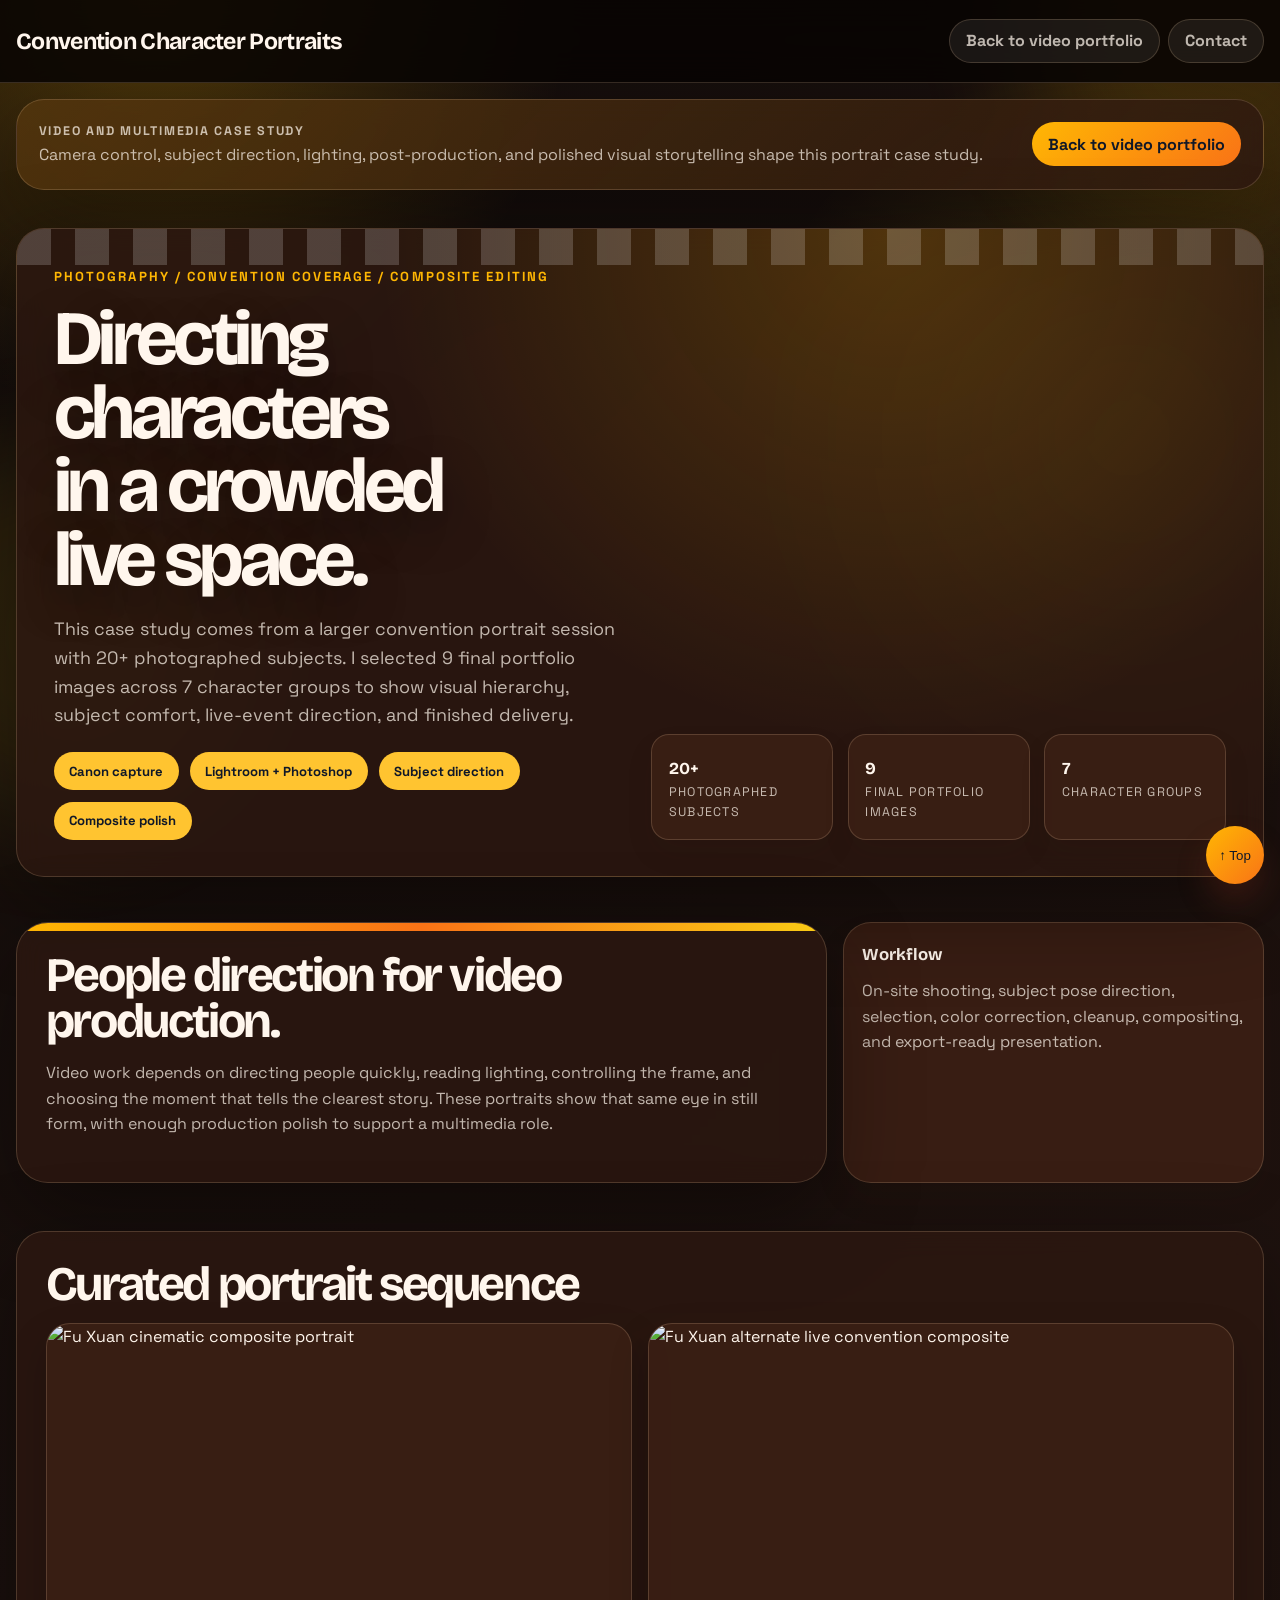
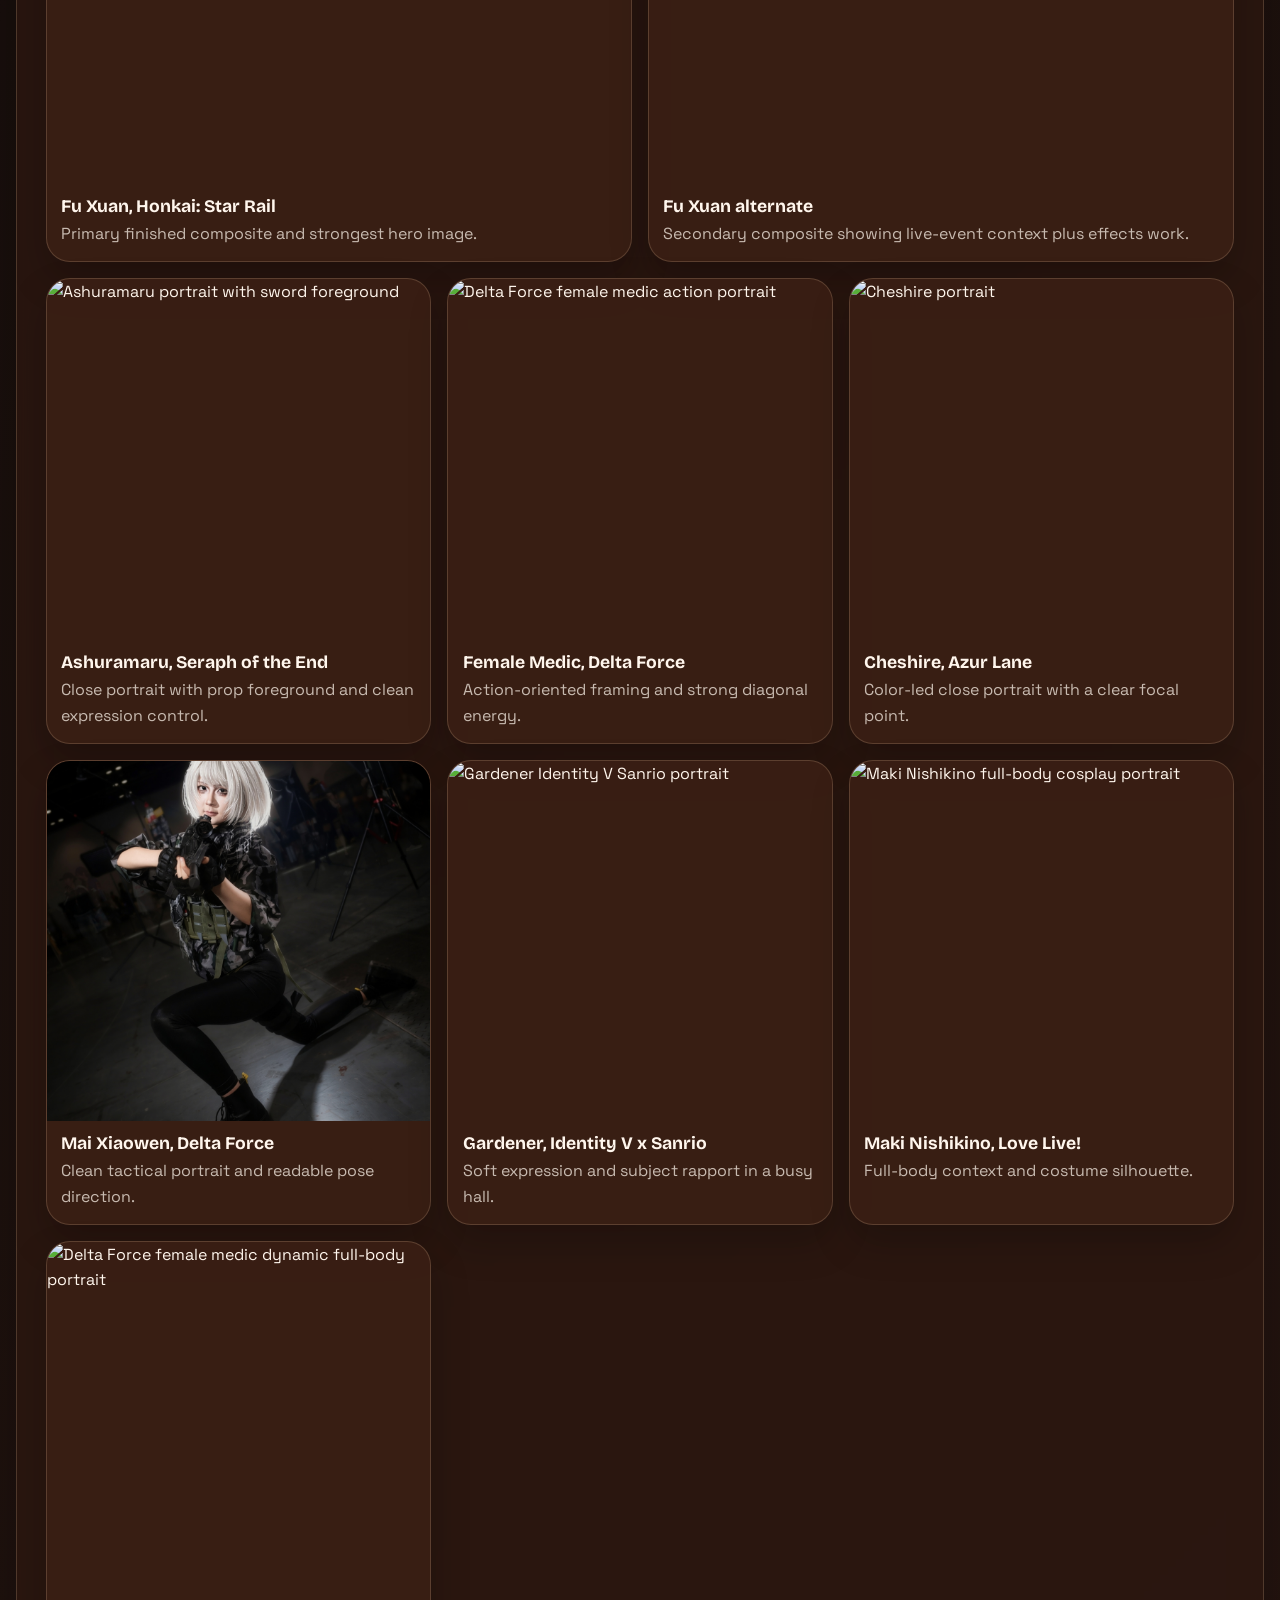
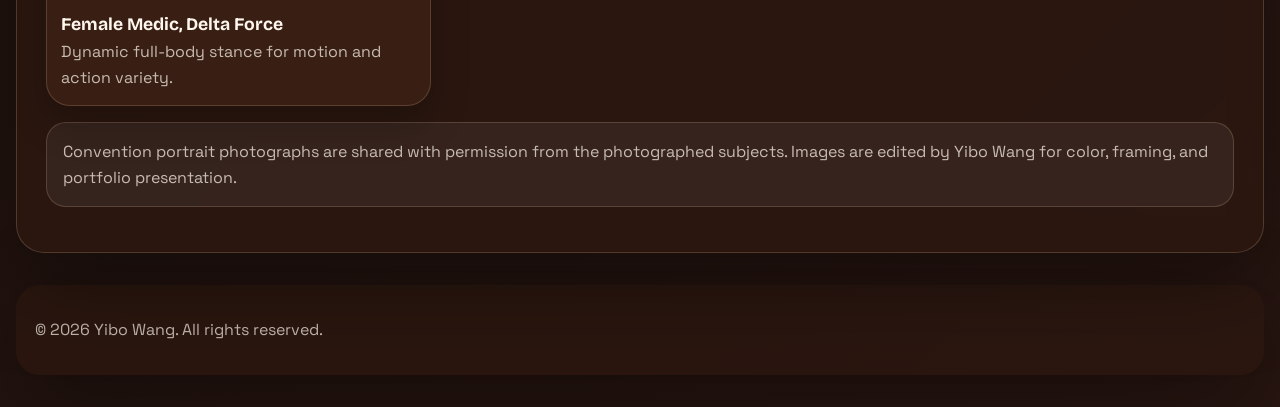
==== commit 40109d8f: "Polish final portfolio copy and layout" ====
--- a/projects/convention-portraits.html
+++ b/projects/convention-portraits.html
@@ -32,7 +32,7 @@
         <div class="container">
             <div>
                 <p class="role-project-kicker">Video and Multimedia Case Study</p>
-                <p>Framed for camera control, subject direction, lighting, post-production, and polished visual storytelling.</p>
+                <p>Camera control, subject direction, lighting, post-production, and polished visual storytelling shape this portrait case study.</p>
             </div>
             <a class="role-home-link" href="../index.html">Back to video portfolio</a>
         </div>
@@ -44,7 +44,7 @@
                 <div>
                     <p class="project-kicker">Photography / Convention coverage / Composite editing</p>
                     <h1>Directing characters in a crowded live space.</h1>
-                    <p class="project-summary">This case study shows a curated set of convention portraits across multiple characters. The emphasis is not volume; it is selection, visual hierarchy, subject comfort, and finished delivery.</p>
+                    <p class="project-summary">This case study comes from a larger convention portrait session with 20+ photographed subjects. I selected 9 final portfolio images across 7 character groups to show visual hierarchy, subject comfort, live-event direction, and finished delivery.</p>
                     <div class="project-tag-row">
                         <span class="project-tag">Canon capture</span>
                         <span class="project-tag">Lightroom + Photoshop</span>
@@ -52,10 +52,10 @@
                         <span class="project-tag">Composite polish</span>
                     </div>
                 </div>
-                <div class="project-metric-grid">
-                    <article class="project-metric"><strong>9</strong><span>final site selects</span></article>
-                    <article class="project-metric"><strong>7</strong><span>character groups represented</span></article>
-                    <article class="project-metric"><strong>1</strong><span>hero composite lead</span></article>
+                <div class="project-metric-grid convention-metric-grid">
+                    <article class="project-metric"><strong>20+</strong><span>photographed subjects</span></article>
+                    <article class="project-metric"><strong>9</strong><span>final portfolio images</span></article>
+                    <article class="project-metric"><strong>7</strong><span>character groups</span></article>
                 </div>
             </div>
         </section>
@@ -63,7 +63,7 @@
         <section class="section">
             <div class="container convention-case-intro">
                 <article class="case-card">
-                    <h2>Why this belongs in the video portfolio.</h2>
+                    <h2>People direction for video production.</h2>
                     <p>Video work depends on directing people quickly, reading lighting, controlling the frame, and choosing the moment that tells the clearest story. These portraits show that same eye in still form, with enough production polish to support a multimedia role.</p>
                 </article>
                 <article class="detail-card">
